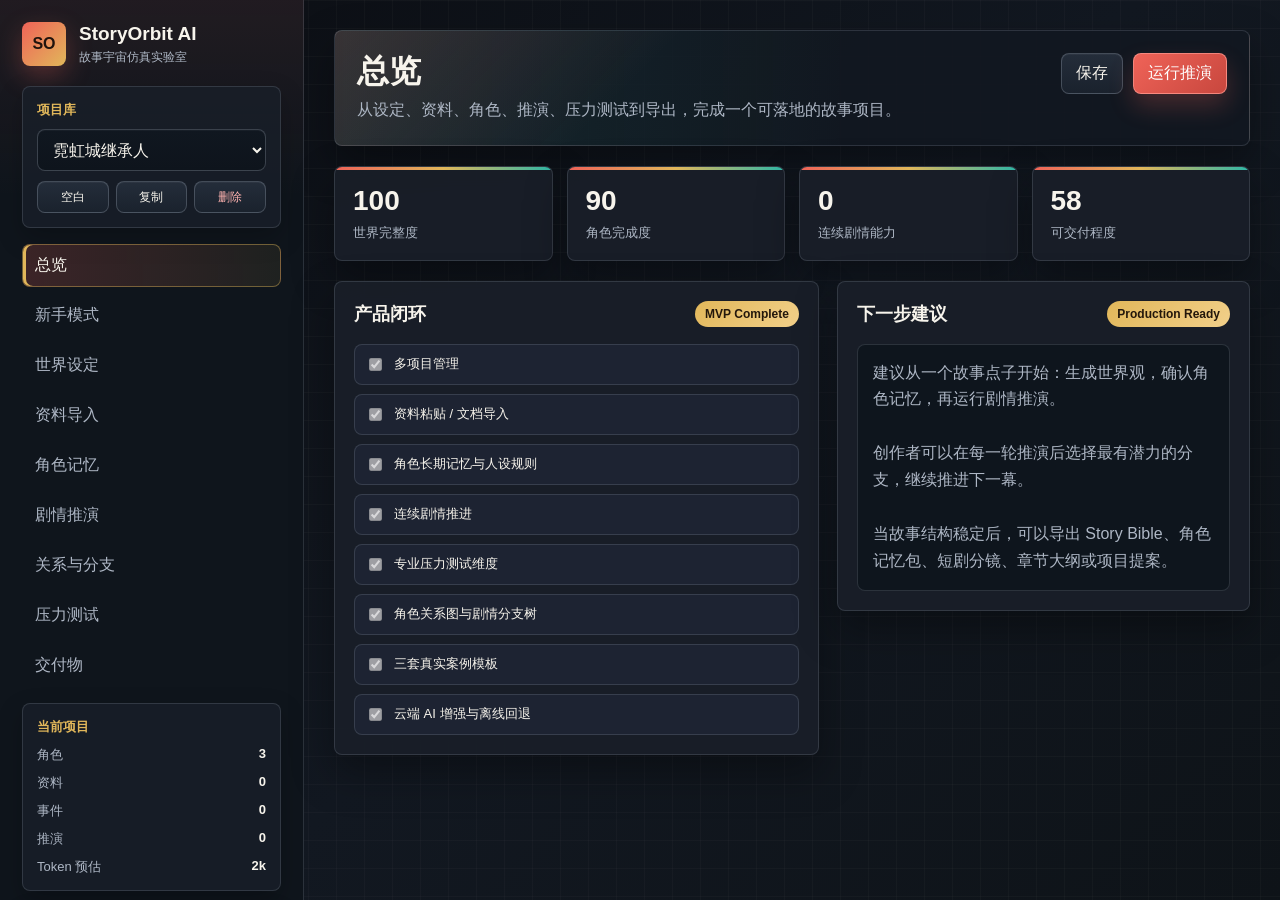
==== app/index.html @ b20fcd13 "Initial StoryOrbit AI release" ====
<!doctype html>
<html lang="zh-CN">
<head>
  <meta charset="utf-8">
  <meta name="viewport" content="width=device-width, initial-scale=1">
  <title>StoryOrbit AI Studio</title>
  <link rel="stylesheet" href="./styles.css">
</head>
<body>
  <div class="app-shell">
    <aside class="sidebar">
      <div class="brand">
        <div class="brand-mark">SO</div>
        <div>
          <strong>StoryOrbit AI</strong>
          <span>故事宇宙仿真实验室</span>
        </div>
      </div>

      <section class="side-panel">
        <div class="side-title">项目库</div>
        <select id="projectSelect"></select>
        <div class="side-actions">
          <button class="btn small" id="newBlankProject">空白</button>
          <button class="btn small" id="duplicateProject">复制</button>
          <button class="btn small danger" id="deleteProject">删除</button>
        </div>
      </section>

      <nav class="nav" aria-label="主导航">
        <button class="nav-item active" data-tab="dashboard">总览</button>
        <button class="nav-item" data-tab="starter">新手模式</button>
        <button class="nav-item" data-tab="world">世界设定</button>
        <button class="nav-item" data-tab="sources">资料导入</button>
        <button class="nav-item" data-tab="characters">角色记忆</button>
        <button class="nav-item" data-tab="simulation">剧情推演</button>
        <button class="nav-item" data-tab="visuals">关系与分支</button>
        <button class="nav-item" data-tab="stress">压力测试</button>
        <button class="nav-item" data-tab="outputs">交付物</button>
      </nav>

      <section class="side-panel">
        <div class="side-title">当前项目</div>
        <div class="mini-stat"><span>角色</span><strong id="statCharacters">0</strong></div>
        <div class="mini-stat"><span>资料</span><strong id="statSources">0</strong></div>
        <div class="mini-stat"><span>事件</span><strong id="statEvents">0</strong></div>
        <div class="mini-stat"><span>推演</span><strong id="statRuns">0</strong></div>
        <div class="mini-stat"><span>Token 预估</span><strong id="statTokens">0k</strong></div>
      </section>

      <section class="side-panel">
        <div class="side-title">AI 引擎</div>
        <div class="mini-stat"><span>生成模式</span><strong id="apiStatus">检测中</strong></div>
        <label class="api-toggle"><input type="checkbox" id="useQwenApi"> 使用云端 AI 增强</label>
        <button class="btn small" id="checkApi">检查 AI 状态</button>
      </section>

      <section class="side-panel">
        <div class="side-title">案例模板</div>
        <button class="template-btn" data-template="urban">都市短剧：霓虹城继承人</button>
        <button class="template-btn" data-template="fantasy">玄幻网文：烬海王座</button>
        <button class="template-btn" data-template="game">游戏任务线：灰港协议</button>
      </section>
    </aside>

    <main class="main">
      <header class="topbar">
        <div>
          <h1 id="pageTitle">总览</h1>
          <p id="pageSubtitle">从设定、资料、角色、推演、压力测试到导出，完成一个可落地的故事项目。</p>
        </div>
        <div class="top-actions">
          <button class="btn" id="saveProject">保存</button>
          <button class="btn primary" id="runSimulationTop">运行推演</button>
        </div>
      </header>

      <section class="progress-panel" id="progressPanel" hidden>
        <div class="progress-head">
          <strong id="progressTitle">任务运行中</strong>
          <span id="progressPercent">0%</span>
        </div>
        <div class="progress-track"><span id="progressBar"></span></div>
        <div class="progress-steps" id="progressSteps"></div>
      </section>

      <section class="tab-panel active" id="tab-dashboard">
        <div class="metric-grid">
          <article class="metric"><strong id="dashWorldScore">0</strong><span>世界完整度</span></article>
          <article class="metric"><strong id="dashCharacterScore">0</strong><span>角色完成度</span></article>
          <article class="metric"><strong id="dashContinuityScore">0</strong><span>连续剧情能力</span></article>
          <article class="metric"><strong id="dashExportScore">0</strong><span>可交付程度</span></article>
        </div>
        <div class="layout-two">
          <section class="panel">
            <header class="panel-head">
              <h2>产品闭环</h2>
              <span class="pill">MVP Complete</span>
            </header>
            <div class="checklist">
              <label><input type="checkbox" checked disabled> 多项目管理</label>
              <label><input type="checkbox" checked disabled> 资料粘贴 / 文档导入</label>
              <label><input type="checkbox" checked disabled> 角色长期记忆与人设规则</label>
              <label><input type="checkbox" checked disabled> 连续剧情推进</label>
              <label><input type="checkbox" checked disabled> 专业压力测试维度</label>
              <label><input type="checkbox" checked disabled> 角色关系图与剧情分支树</label>
              <label><input type="checkbox" checked disabled> 三套真实案例模板</label>
              <label><input type="checkbox" checked disabled> 云端 AI 增强与离线回退</label>
            </div>
          </section>
          <section class="panel">
            <header class="panel-head">
              <h2>下一步建议</h2>
              <span class="pill">Production Ready</span>
            </header>
            <div class="artifact" id="nextStepAdvice"></div>
          </section>
        </div>
      </section>

      <section class="tab-panel" id="tab-starter">
        <div class="layout-two">
          <section class="panel">
            <header class="panel-head">
              <h2>一句话生成故事宇宙</h2>
              <span class="pill">Beginner Mode</span>
            </header>
            <label>故事点子
              <textarea id="starterIdea" rows="6" placeholder="例如：一个失忆货运员发现自己能打开雾港所有封存仓库，但每打开一个仓库，就会有一个认识他的人被系统删除。"></textarea>
            </label>
            <div class="form-grid">
              <label>类型
                <select id="starterGenre">
                  <option>都市悬疑短剧</option>
                  <option>现代逆袭短剧</option>
                  <option>玄幻网文</option>
                  <option>科幻冒险</option>
                  <option>女性向情感</option>
                  <option>游戏任务线</option>
                </select>
              </label>
              <label>风格
                <select id="starterTone">
                  <option>紧张、反转、强钩子</option>
                  <option>热血、成长、爽感</option>
                  <option>克制、悬疑、压迫</option>
                  <option>轻喜、治愈、关系感</option>
                  <option>史诗、宏大、命运感</option>
                </select>
              </label>
              <label>目标受众
                <input id="starterAudience" placeholder="例如：18-30 岁短剧用户">
              </label>
              <label>角色数量
                <select id="starterCharacterCount">
                  <option value="3">3 个核心角色</option>
                  <option value="4">4 个主要角色</option>
                  <option value="5">5 个角色矩阵</option>
                </select>
              </label>
            </div>
            <div class="button-row">
              <button class="btn" id="starterLocal">本地快速生成</button>
              <button class="btn primary" id="starterGenerate">AI 生成故事宇宙</button>
            </div>
          </section>

          <section class="panel">
            <header class="panel-head">
              <h2>生成结果预览</h2>
              <span class="pill">Auto Fill</span>
            </header>
            <div class="artifact" id="starterPreview">输入一个故事点子后，系统会自动生成世界设定、角色卡、长期伏笔和第一幕事件，并填入当前项目。</div>
          </section>
        </div>
      </section>

      <section class="tab-panel" id="tab-world">
        <div class="layout-two">
          <section class="panel">
            <header class="panel-head">
              <h2>Story Bible</h2>
              <span class="pill">核心设定</span>
            </header>
            <div class="form-grid">
              <label>项目名称<input id="worldTitle" placeholder="例如：霓虹城继承人"></label>
              <label>类型
                <select id="worldGenre">
                  <option>都市悬疑短剧</option>
                  <option>现代逆袭短剧</option>
                  <option>玄幻网文</option>
                  <option>科幻冒险</option>
                  <option>女性向情感</option>
                  <option>游戏任务线</option>
                </select>
              </label>
              <label>目标受众<input id="worldAudience" placeholder="例如：18-30 岁短剧用户"></label>
              <label>情绪基调
                <select id="worldTone">
                  <option>紧张、反转、强钩子</option>
                  <option>热血、成长、爽感</option>
                  <option>克制、悬疑、压迫</option>
                  <option>轻喜、治愈、关系感</option>
                  <option>史诗、宏大、命运感</option>
                </select>
              </label>
            </div>
            <label>核心冲突<textarea id="worldConflict" rows="4"></textarea></label>
            <label>世界规则 / 禁忌设定<textarea id="worldRules" rows="5"></textarea></label>
            <label>长期伏笔<textarea id="worldForeshadowing" rows="4" placeholder="写下未来需要回收的伏笔、秘密、误导信息。"></textarea></label>
          </section>

          <section class="panel">
            <header class="panel-head">
              <h2>故事摘要</h2>
              <span class="pill">自动整理</span>
            </header>
            <div class="artifact" id="biblePreview"></div>
          </section>
        </div>
      </section>

      <section class="tab-panel" id="tab-sources">
        <div class="layout-two">
          <section class="panel">
            <header class="panel-head">
              <h2>资料导入</h2>
              <span class="pill">World Parser</span>
            </header>
            <label>资料标题<input id="sourceTitle" placeholder="例如：第一季大纲 / 人物小传 / 世界观设定"></label>
            <label>粘贴资料<textarea id="sourceText" rows="10" placeholder="支持粘贴设定、章节草稿、角色小传、任务文档。"></textarea></label>
            <label>导入本地 .txt / .md / .json 文件<input type="file" id="sourceFile" accept=".txt,.md,.json"></label>
            <div class="button-row">
              <button class="btn" id="parseSource">分析资料</button>
              <button class="btn primary" id="addSource">加入资料库</button>
            </div>
          </section>
          <section class="panel">
            <header class="panel-head">
              <h2>抽取结果</h2>
              <span class="pill">Heuristic</span>
            </header>
            <div class="artifact" id="sourceAnalysis"></div>
          </section>
        </div>
        <section class="panel full">
          <header class="panel-head">
            <h2>资料库</h2>
            <span class="pill" id="sourceCountPill">0 份资料</span>
          </header>
          <div class="cards" id="sourceList"></div>
        </section>
      </section>

      <section class="tab-panel" id="tab-characters">
        <div class="layout-two">
          <section class="panel">
            <header class="panel-head">
              <h2>创建角色</h2>
              <span class="pill">Character Memory</span>
            </header>
            <div class="form-grid">
              <label>名字<input id="characterName"></label>
              <label>定位
                <select id="characterRole">
                  <option>主角</option>
                  <option>反派</option>
                  <option>保护者</option>
                  <option>盟友</option>
                  <option>背叛者</option>
                  <option>导师</option>
                  <option>观众代理</option>
                </select>
              </label>
              <label>表层目标<input id="characterGoal"></label>
              <label>隐藏目标<input id="characterHidden"></label>
              <label>恐惧 / 弱点<input id="characterFear"></label>
              <label>说话风格
                <select id="characterSpeech">
                  <option>克制、短句、藏信息</option>
                  <option>强势、压迫、反问</option>
                  <option>温柔、回避、保护性表达</option>
                  <option>玩世不恭、讽刺、节奏快</option>
                  <option>理性、分析、像任务指令</option>
                  <option>古典、庄重、带宿命感</option>
                </select>
              </label>
            </div>
            <label>关系记忆<textarea id="characterRelations" rows="4"></textarea></label>
            <label>长期记忆<textarea id="characterMemory" rows="4" placeholder="角色记得哪些关键事件、承诺、创伤或秘密。"></textarea></label>
            <label>不可违反的人设规则<textarea id="characterHardRules" rows="3" placeholder="例如：绝不会主动伤害主角；不能说出真实身份。"></textarea></label>
            <div class="button-row">
              <button class="btn" id="clearCharacterForm">清空</button>
              <button class="btn primary" id="addCharacter">加入角色宇宙</button>
            </div>
          </section>
          <section class="panel">
            <header class="panel-head">
              <h2>角色矩阵</h2>
              <span class="pill" id="characterCountPill">0 个角色</span>
            </header>
            <div class="cards" id="characterList"></div>
          </section>
        </div>
      </section>

      <section class="tab-panel" id="tab-simulation">
        <div class="layout-two">
          <section class="panel">
            <header class="panel-head">
              <h2>剧情事件</h2>
              <span class="pill">Orbit Simulation</span>
            </header>
            <label>当前事件<textarea id="eventPrompt" rows="5"></textarea></label>
            <div class="sim-settings">
              <label>输出格式
                <select id="outputMode">
                  <option>短剧分镜</option>
                  <option>网文章节大纲</option>
                  <option>游戏任务链</option>
                </select>
              </label>
              <label>剧情强度<input type="range" id="intensity" min="1" max="5" value="4"></label>
            </div>
            <div>
              <div class="field-title">参与角色</div>
              <div class="check-grid" id="simulationCharacterChecks"></div>
            </div>
            <div class="button-row">
              <button class="btn" id="continueSelectedBranch">选择分支并推进下一幕</button>
              <button class="btn primary" id="runSimulation">运行剧情推演</button>
            </div>
          </section>
          <section class="panel">
            <header class="panel-head">
              <h2>角色反应</h2>
              <span class="pill">多角色</span>
            </header>
            <div class="cards" id="reactionList"></div>
          </section>
        </div>
        <section class="panel full">
          <header class="panel-head">
            <h2>剧情分支</h2>
            <span class="pill">点击选择路线</span>
          </header>
          <div class="branch-grid" id="branchList"></div>
        </section>
      </section>

      <section class="tab-panel" id="tab-visuals">
        <div class="layout-two">
          <section class="panel">
            <header class="panel-head">
              <h2>角色关系图</h2>
              <span class="pill">Network</span>
            </header>
            <div class="graph" id="relationshipGraph"></div>
          </section>
          <section class="panel">
            <header class="panel-head">
              <h2>剧情分支树</h2>
              <span class="pill">Branch Tree</span>
            </header>
            <div class="tree" id="branchTree"></div>
          </section>
        </div>
      </section>

      <section class="tab-panel" id="tab-stress">
        <div class="layout-two">
          <section class="panel">
            <header class="panel-head">
              <h2>专业压力测试</h2>
              <span class="pill">10 维评审</span>
            </header>
            <div id="stressReport" class="stress-list"></div>
          </section>
          <section class="panel">
            <header class="panel-head">
              <h2>修改建议</h2>
              <span class="pill">Reviewer</span>
            </header>
            <div class="artifact" id="revisionAdvice"></div>
          </section>
        </div>
      </section>

      <section class="tab-panel" id="tab-outputs">
        <div class="layout-two">
          <section class="panel">
            <header class="panel-head">
              <h2>交付物生成</h2>
              <span class="pill">Export</span>
            </header>
            <div class="button-row wrap">
              <button class="btn" data-output="bible">Story Bible</button>
              <button class="btn" data-output="memory">角色记忆包</button>
              <button class="btn" data-output="script">短剧分镜</button>
              <button class="btn" data-output="outline">连载大纲</button>
              <button class="btn" data-output="game">游戏任务链</button>
              <button class="btn" data-output="pitch">项目提案</button>
              <button class="btn primary" id="downloadMarkdown">导出 Markdown</button>
            </div>
            <textarea id="outputText" rows="20" spellcheck="false"></textarea>
          </section>
          <section class="panel">
            <header class="panel-head">
              <h2>交付说明</h2>
              <span class="pill">Export Ready</span>
            </header>
            <div class="artifact">
你可以将当前故事项目导出为：

1. Story Bible：用于统一世界观、规则和长期伏笔。
2. 角色记忆包：用于维护角色目标、秘密、关系和不可违反的人设。
3. 剧情分镜 / 章节大纲 / 游戏任务链：用于进入实际创作。
4. 项目提案：用于和团队、客户或合作方沟通故事卖点。
            </div>
          </section>
        </div>
      </section>
    </main>
  </div>

  <div class="toast" id="toast" role="status" aria-live="polite"></div>
  <script src="./config.js"></script>
  <script src="./app.js"></script>
</body>
</html>
---- app/styles.css ----
:root {
  --bg: #0b0d12;
  --bg-2: #10141b;
  --sidebar: #0f151c;
  --panel: rgba(25, 31, 41, 0.92);
  --panel-strong: #1d2530;
  --panel-soft: #141b24;
  --ink: #f7f4ec;
  --muted: #aeb7c5;
  --faint: #778396;
  --line: rgba(174, 183, 197, 0.18);
  --line-2: rgba(174, 183, 197, 0.28);
  --coral: #ef6358;
  --amber: #e1b75a;
  --teal: #2fb7a6;
  --blue: #6397f2;
  --green: #56c487;
  --input: #0f151d;
  --shadow: 0 18px 42px rgba(0, 0, 0, 0.34);
  --shadow-soft: 0 10px 26px rgba(0, 0, 0, 0.22);
  font-family: "Inter", "Segoe UI", "Microsoft YaHei", Arial, sans-serif;
}

* {
  box-sizing: border-box;
}

* {
  min-width: 0;
}

[hidden] {
  display: none !important;
}

html,
body {
  min-height: 100%;
}

body {
  margin: 0;
  background:
    linear-gradient(rgba(255, 255, 255, 0.025) 1px, transparent 1px),
    linear-gradient(90deg, rgba(255, 255, 255, 0.025) 1px, transparent 1px),
    linear-gradient(135deg, #0b0d12 0%, #121821 52%, #0e1318 100%);
  background-size: 28px 28px, 28px 28px, auto;
  color: var(--ink);
}

button,
input,
select,
textarea {
  font: inherit;
}

button {
  user-select: none;
}

.app-shell {
  min-height: 100vh;
  display: grid;
  grid-template-columns: 304px minmax(0, 1fr);
}

.sidebar {
  position: sticky;
  top: 0;
  height: 100vh;
  padding: 22px;
  background:
    linear-gradient(180deg, rgba(239, 99, 88, 0.08), transparent 22%),
    var(--sidebar);
  border-right: 1px solid var(--line);
  display: flex;
  flex-direction: column;
  gap: 16px;
  overflow: auto;
}

.brand {
  display: flex;
  gap: 13px;
  align-items: center;
  padding-bottom: 4px;
}

.brand-mark {
  width: 44px;
  height: 44px;
  border-radius: 8px;
  display: grid;
  place-items: center;
  color: #20130d;
  font-weight: 900;
  background: linear-gradient(135deg, var(--coral), var(--amber));
  box-shadow: 0 10px 26px rgba(239, 99, 88, 0.28);
}

.brand strong {
  display: block;
  font-size: 19px;
  letter-spacing: 0;
}

.brand span {
  display: block;
  color: var(--muted);
  font-size: 12px;
  margin-top: 4px;
}

.nav {
  display: grid;
  gap: 7px;
}

.nav-item,
.template-btn {
  width: 100%;
  border: 1px solid transparent;
  border-radius: 8px;
  background: transparent;
  color: var(--muted);
  text-align: left;
  padding: 10px 12px;
  cursor: pointer;
  transition: background 0.15s ease, border-color 0.15s ease, color 0.15s ease, transform 0.15s ease;
}

.nav-item:hover,
.template-btn:hover {
  background: rgba(255, 255, 255, 0.055);
  border-color: var(--line);
  color: var(--ink);
}

.nav-item.active {
  background: linear-gradient(90deg, rgba(239, 99, 88, 0.2), rgba(225, 183, 90, 0.08));
  border-color: rgba(225, 183, 90, 0.42);
  color: var(--ink);
  box-shadow: inset 3px 0 0 var(--amber);
}

.side-panel {
  border: 1px solid var(--line);
  border-radius: 8px;
  background: rgba(25, 31, 41, 0.78);
  padding: 14px;
  display: grid;
  gap: 10px;
  box-shadow: var(--shadow-soft);
}

.side-title {
  color: var(--amber);
  font-weight: 760;
  font-size: 13px;
}

.mini-stat {
  display: flex;
  justify-content: space-between;
  color: var(--muted);
  font-size: 13px;
}

.mini-stat strong {
  color: var(--ink);
  font-variant-numeric: tabular-nums;
}

.api-toggle {
  display: flex;
  align-items: center;
  gap: 8px;
  color: var(--ink);
  font-size: 13px;
}

.side-actions {
  display: grid;
  grid-template-columns: repeat(3, 1fr);
  gap: 7px;
}

.main {
  min-width: 0;
  padding: 30px;
  display: grid;
  gap: 20px;
  align-content: start;
}

.topbar {
  min-height: 96px;
  display: flex;
  align-items: flex-start;
  justify-content: space-between;
  gap: 18px;
  padding: 22px;
  border: 1px solid var(--line);
  border-radius: 8px;
  background:
    linear-gradient(135deg, rgba(239, 99, 88, 0.16), transparent 34%),
    linear-gradient(90deg, rgba(47, 183, 166, 0.12), transparent 56%),
    rgba(18, 24, 33, 0.9);
  box-shadow: var(--shadow);
}

.progress-panel {
  border: 1px solid rgba(225, 183, 90, 0.34);
  border-radius: 8px;
  background: rgba(18, 24, 33, 0.96);
  box-shadow: var(--shadow-soft);
  padding: 15px;
  display: grid;
  gap: 11px;
}

.progress-head {
  display: flex;
  align-items: center;
  justify-content: space-between;
  gap: 12px;
}

.progress-head span {
  color: var(--amber);
  font-weight: 760;
  font-variant-numeric: tabular-nums;
}

.progress-track {
  height: 10px;
  border-radius: 999px;
  background: #293240;
  overflow: hidden;
}

.progress-track span {
  display: block;
  width: 0%;
  height: 100%;
  background: linear-gradient(90deg, var(--coral), var(--amber), var(--teal));
  transition: width 0.28s ease;
}

.progress-steps {
  display: grid;
  grid-template-columns: repeat(4, minmax(0, 1fr));
  gap: 8px;
}

.progress-step {
  border: 1px solid var(--line);
  border-radius: 8px;
  background: rgba(32, 40, 56, 0.55);
  color: var(--muted);
  padding: 8px 10px;
  font-size: 12px;
}

.progress-step.active {
  color: var(--ink);
  border-color: rgba(225, 183, 90, 0.72);
}

.progress-step.done {
  color: var(--green);
  border-color: rgba(86, 196, 135, 0.46);
}

h1,
h2,
h3,
p {
  margin: 0;
}

h1 {
  font-size: 32px;
  line-height: 1.15;
  letter-spacing: 0;
}

h2 {
  font-size: 18px;
  letter-spacing: 0;
}

h3 {
  font-size: 16px;
}

#pageSubtitle {
  color: var(--muted);
  margin-top: 8px;
  line-height: 1.55;
  max-width: 780px;
}

.top-actions,
.button-row {
  display: flex;
  gap: 10px;
  justify-content: flex-end;
  align-items: center;
}

.button-row.wrap {
  flex-wrap: wrap;
  justify-content: flex-start;
}

.btn {
  min-height: 40px;
  border-radius: 8px;
  border: 1px solid var(--line-2);
  background: linear-gradient(180deg, #242d3a, #1a222d);
  color: var(--ink);
  padding: 9px 14px;
  cursor: pointer;
  box-shadow: 0 1px 0 rgba(255, 255, 255, 0.04) inset;
  transition: transform 0.15s ease, border-color 0.15s ease, background 0.15s ease;
}

.btn.small {
  min-height: 32px;
  padding: 6px 8px;
  font-size: 12px;
}

.btn:hover {
  border-color: rgba(225, 183, 90, 0.7);
  transform: translateY(-1px);
}

.btn.primary {
  background: linear-gradient(135deg, var(--coral), #c8473e);
  border-color: rgba(255, 154, 144, 0.72);
  color: white;
  box-shadow: 0 12px 24px rgba(239, 99, 88, 0.24);
}

.btn.danger,
.danger {
  color: #ffb3b0;
}

.tab-panel {
  display: none;
}

.tab-panel.active {
  display: grid;
  gap: 20px;
}

.layout-two {
  display: grid;
  grid-template-columns: minmax(0, 1.08fr) minmax(0, 0.92fr);
  gap: 18px;
  align-items: start;
}

.metric-grid {
  display: grid;
  grid-template-columns: repeat(4, minmax(0, 1fr));
  gap: 14px;
}

.metric,
.panel {
  background: var(--panel);
  border: 1px solid var(--line);
  border-radius: 8px;
  box-shadow: var(--shadow);
  backdrop-filter: blur(14px);
}

.metric {
  padding: 18px;
  display: grid;
  gap: 7px;
  position: relative;
  overflow: hidden;
}

.metric::before {
  content: "";
  position: absolute;
  inset: 0 0 auto 0;
  height: 3px;
  background: linear-gradient(90deg, var(--coral), var(--amber), var(--teal));
}

.metric strong {
  font-size: 28px;
  font-variant-numeric: tabular-nums;
}

.metric span {
  color: var(--muted);
  font-size: 13px;
}

.panel {
  min-width: 0;
  padding: 19px;
  display: grid;
  gap: 15px;
}

.panel.full {
  width: 100%;
}

.panel-head {
  display: flex;
  align-items: center;
  justify-content: space-between;
  gap: 12px;
  padding-bottom: 2px;
}

.pill {
  display: inline-flex;
  align-items: center;
  min-height: 26px;
  padding: 4px 10px;
  border-radius: 999px;
  color: #23170b;
  background: linear-gradient(135deg, var(--amber), #f2d08a);
  font-size: 12px;
  font-weight: 760;
  max-width: min(100%, 720px);
  white-space: normal;
  overflow-wrap: anywhere;
  line-height: 1.35;
  text-align: left;
}

.form-grid {
  display: grid;
  grid-template-columns: repeat(2, minmax(0, 1fr));
  gap: 13px;
}

label,
.field-title {
  display: grid;
  gap: 7px;
  color: var(--muted);
  font-size: 13px;
}

input,
select,
textarea {
  width: 100%;
  border-radius: 8px;
  border: 1px solid var(--line-2);
  background: linear-gradient(180deg, #101720, #0e141c);
  color: var(--ink);
  padding: 10px 11px;
  min-height: 42px;
  box-shadow: inset 0 1px 0 rgba(255, 255, 255, 0.035);
}

select {
  color-scheme: dark;
  appearance: auto;
}

option,
optgroup {
  background: #101720;
  color: #f7f4ec;
}

textarea {
  resize: vertical;
  line-height: 1.62;
}

input[type="range"],
input[type="checkbox"] {
  width: auto;
  min-height: auto;
}

input:focus,
select:focus,
textarea:focus {
  outline: 2px solid rgba(225, 183, 90, 0.24);
  border-color: rgba(225, 183, 90, 0.78);
}

.artifact {
  min-height: 190px;
  background: rgba(15, 21, 29, 0.92);
  border: 1px solid var(--line);
  border-radius: 8px;
  padding: 15px;
  color: var(--muted);
  line-height: 1.68;
  white-space: pre-wrap;
}

.cards {
  display: grid;
  gap: 11px;
}

.card,
.branch-card {
  min-width: 0;
  background: linear-gradient(180deg, rgba(32, 40, 56, 0.96), rgba(21, 28, 38, 0.96));
  border: 1px solid var(--line);
  border-radius: 8px;
  padding: 15px;
  display: grid;
  gap: 10px;
  transition: border-color 0.15s ease, transform 0.15s ease;
}

.card:hover,
.branch-card:hover {
  border-color: rgba(47, 183, 166, 0.48);
}

.card-head,
.branch-score {
  display: flex;
  justify-content: space-between;
  align-items: flex-start;
  gap: 10px;
  flex-wrap: wrap;
}

.card-head h3,
.branch-score span {
  min-width: 0;
  overflow-wrap: anywhere;
  word-break: break-word;
}

.card p,
.card li,
.branch-card p,
.tree-node p {
  color: var(--muted);
  line-height: 1.58;
  font-size: 13px;
  overflow-wrap: anywhere;
  word-break: break-word;
}

.card ul {
  margin: 0;
  padding-left: 18px;
}

.card-actions {
  display: flex;
  justify-content: flex-end;
  gap: 8px;
  flex-wrap: wrap;
  min-width: 0;
}

#characterList .card {
  overflow: hidden;
}

#characterList .card .pill {
  flex: 1 1 280px;
}

#characterList .card h3 {
  flex: 0 1 260px;
}

#characterList .card ul {
  max-width: 100%;
}

#characterList .card li {
  max-width: 100%;
}

.sim-settings {
  display: grid;
  grid-template-columns: minmax(0, 1fr) minmax(180px, 0.7fr);
  gap: 13px;
}

.check-grid {
  display: grid;
  grid-template-columns: repeat(2, minmax(0, 1fr));
  gap: 9px;
}

.check-item,
.checklist label {
  display: flex;
  align-items: center;
  gap: 9px;
  border: 1px solid var(--line);
  border-radius: 8px;
  background: rgba(32, 40, 56, 0.72);
  padding: 10px;
  color: var(--ink);
}

.checklist {
  display: grid;
  gap: 9px;
}

.branch-grid {
  display: grid;
  grid-template-columns: repeat(3, minmax(0, 1fr));
  gap: 13px;
}

.branch-card {
  background: rgba(15, 21, 29, 0.94);
  cursor: pointer;
}

.branch-card.selected {
  border-color: rgba(225, 183, 90, 0.9);
  box-shadow: 0 0 0 1px rgba(225, 183, 90, 0.18), var(--shadow-soft);
}

.branch-score {
  color: var(--amber);
  font-weight: 760;
  font-size: 13px;
}

.stress-list {
  display: grid;
  gap: 12px;
}

.stress-row {
  display: grid;
  grid-template-columns: 128px minmax(0, 1fr) 42px;
  gap: 12px;
  align-items: center;
  color: var(--muted);
  font-size: 13px;
}

.stress-row strong {
  color: var(--ink);
  font-variant-numeric: tabular-nums;
}

.meter {
  height: 10px;
  border-radius: 999px;
  background: #293240;
  overflow: hidden;
}

.meter span {
  display: block;
  height: 100%;
  background: linear-gradient(90deg, var(--teal), var(--green));
}

.meter.warn span {
  background: linear-gradient(90deg, var(--coral), var(--amber));
}

.graph {
  min-height: 430px;
  position: relative;
  overflow: hidden;
  border: 1px solid var(--line);
  border-radius: 8px;
  background:
    linear-gradient(rgba(255, 255, 255, 0.035) 1px, transparent 1px),
    linear-gradient(90deg, rgba(255, 255, 255, 0.035) 1px, transparent 1px),
    #0f151d;
  background-size: 34px 34px, 34px 34px, auto;
}

.graph-line {
  position: absolute;
  height: 2px;
  background: rgba(225, 183, 90, 0.58);
  transform-origin: left center;
}

.graph-node {
  position: absolute;
  width: 120px;
  min-height: 76px;
  margin-left: -60px;
  margin-top: -38px;
  border: 1px solid rgba(47, 183, 166, 0.36);
  border-radius: 8px;
  background: linear-gradient(180deg, #202838, #151c26);
  padding: 10px;
  text-align: center;
  display: grid;
  align-content: center;
  gap: 5px;
  box-shadow: var(--shadow-soft);
}

.graph-node strong {
  font-size: 14px;
}

.graph-node span {
  color: var(--muted);
  font-size: 12px;
}

.tree {
  display: grid;
  gap: 10px;
}

.tree-node {
  border-left: 3px solid var(--amber);
  background: rgba(15, 21, 29, 0.94);
  border-radius: 8px;
  padding: 13px;
  display: grid;
  gap: 6px;
}

.tree-node.child {
  margin-left: 22px;
  border-left-color: var(--teal);
}

.tree-node.grandchild {
  margin-left: 44px;
  border-left-color: var(--green);
}

.empty {
  color: var(--muted);
  border: 1px dashed var(--line-2);
  border-radius: 8px;
  padding: 18px;
  line-height: 1.55;
  background: rgba(15, 21, 29, 0.44);
}

.toast {
  position: fixed;
  right: 18px;
  bottom: 18px;
  background: var(--panel-strong);
  color: var(--ink);
  border: 1px solid var(--line-2);
  border-radius: 8px;
  padding: 12px 14px;
  opacity: 0;
  transform: translateY(10px);
  pointer-events: none;
  transition: opacity 0.18s ease, transform 0.18s ease;
  box-shadow: var(--shadow);
}

.toast.show {
  opacity: 1;
  transform: translateY(0);
}

@media (max-width: 1180px) {
  .app-shell {
    grid-template-columns: 1fr;
  }

  .sidebar {
    position: static;
    height: auto;
  }

  .layout-two,
  .branch-grid,
  .metric-grid {
    grid-template-columns: 1fr;
  }
}

@media (max-width: 760px) {
  .main {
    padding: 18px;
  }

  .topbar,
  .top-actions {
    display: grid;
    justify-content: stretch;
  }

  .form-grid,
  .sim-settings,
  .check-grid,
  .progress-steps {
    grid-template-columns: 1fr;
  }

  h1 {
    font-size: 26px;
  }
}
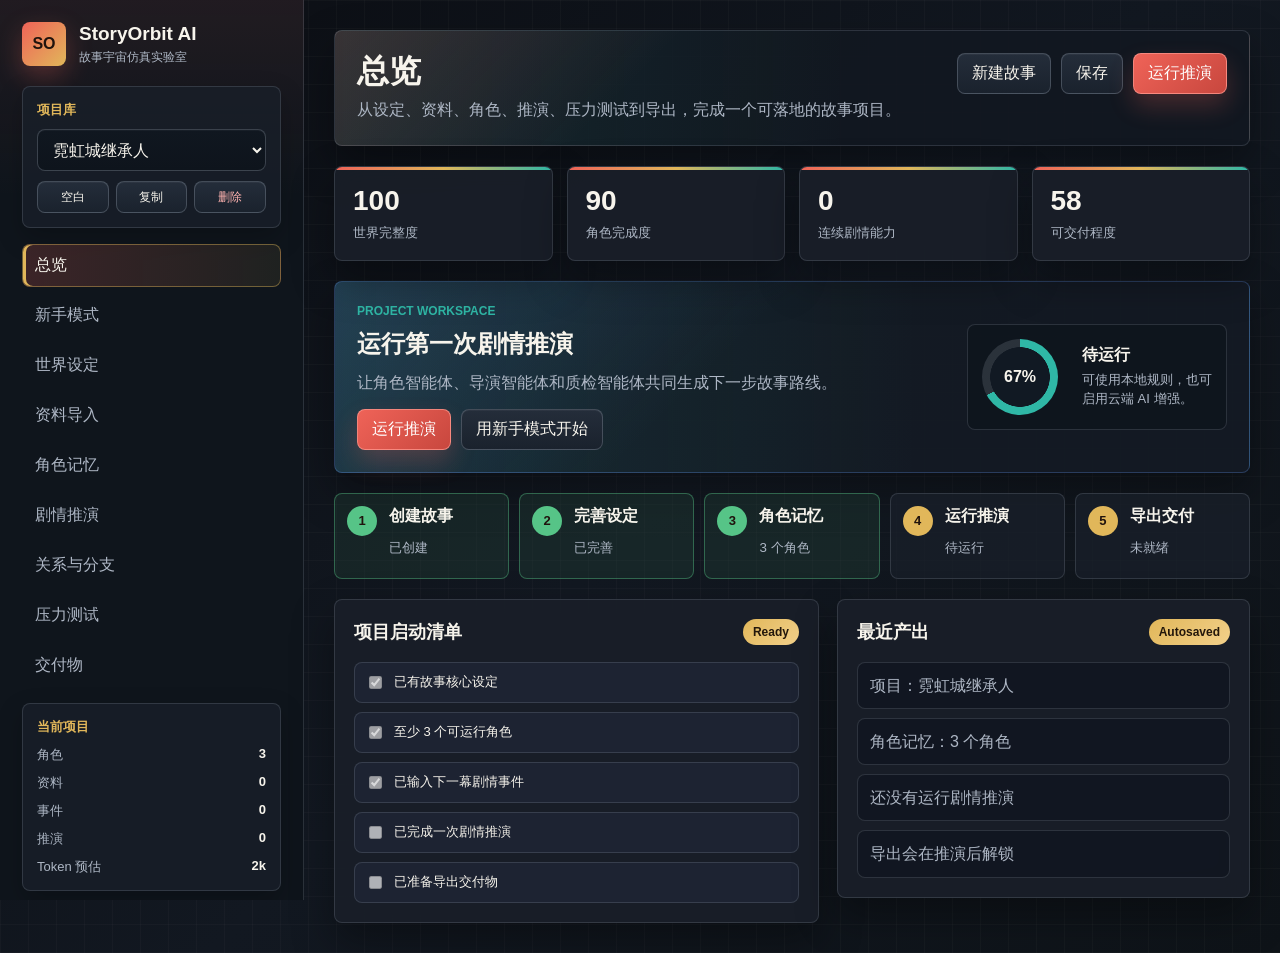
==== commit 19d834b2: "Add SaaS-style project workflow" ====
--- a/app/index.html
+++ b/app/index.html
@@ -51,7 +51,7 @@
       <section class="side-panel">
         <div class="side-title">AI 引擎</div>
         <div class="mini-stat"><span>生成模式</span><strong id="apiStatus">检测中</strong></div>
-        <label class="api-toggle"><input type="checkbox" id="useQwenApi"> 使用云端 AI 增强</label>
+        <label class="api-toggle"><input type="checkbox" id="useCloudAi"> 使用云端 AI 增强</label>
         <button class="btn small" id="checkApi">检查 AI 状态</button>
       </section>
 
@@ -70,6 +70,7 @@
           <p id="pageSubtitle">从设定、资料、角色、推演、压力测试到导出，完成一个可落地的故事项目。</p>
         </div>
         <div class="top-actions">
+          <button class="btn" id="openStarterTop">新建故事</button>
           <button class="btn" id="saveProject">保存</button>
           <button class="btn primary" id="runSimulationTop">运行推演</button>
         </div>
@@ -91,29 +92,54 @@
           <article class="metric"><strong id="dashContinuityScore">0</strong><span>连续剧情能力</span></article>
           <article class="metric"><strong id="dashExportScore">0</strong><span>可交付程度</span></article>
         </div>
-        <div class="layout-two">
-          <section class="panel">
-            <header class="panel-head">
-              <h2>产品闭环</h2>
-              <span class="pill">MVP Complete</span>
-            </header>
-            <div class="checklist">
-              <label><input type="checkbox" checked disabled> 多项目管理</label>
-              <label><input type="checkbox" checked disabled> 资料粘贴 / 文档导入</label>
-              <label><input type="checkbox" checked disabled> 角色长期记忆与人设规则</label>
-              <label><input type="checkbox" checked disabled> 连续剧情推进</label>
-              <label><input type="checkbox" checked disabled> 专业压力测试维度</label>
-              <label><input type="checkbox" checked disabled> 角色关系图与剧情分支树</label>
-              <label><input type="checkbox" checked disabled> 三套真实案例模板</label>
-              <label><input type="checkbox" checked disabled> 云端 AI 增强与离线回退</label>
-            </div>
-          </section>
-          <section class="panel">
-            <header class="panel-head">
-              <h2>下一步建议</h2>
-              <span class="pill">Production Ready</span>
-            </header>
-            <div class="artifact" id="nextStepAdvice"></div>
+
+        <section class="command-center">
+          <div class="command-main">
+            <span class="eyebrow">Project Workspace</span>
+            <h2 id="projectHealthTitle">准备创建故事项目</h2>
+            <p id="projectHealthSummary">从一个故事点子开始，逐步完成世界观、角色、推演和导出。</p>
+            <div class="command-actions">
+              <button class="btn primary" id="primaryWorkflowAction">开始下一步</button>
+              <button class="btn" id="secondaryWorkflowAction">查看交付物</button>
+            </div>
+          </div>
+          <div class="health-card">
+            <div class="health-ring" id="projectHealthScore">0%</div>
+            <div>
+              <strong id="projectStageLabel">初始化</strong>
+              <span id="projectStageHint">完成关键步骤后即可导出。</span>
+            </div>
+          </div>
+        </section>
+
+        <section class="workflow-strip" aria-label="项目流程">
+          <button class="workflow-step" data-flow-tab="starter"><strong>1</strong><span>创建故事</span><small id="flowStarter">未开始</small></button>
+          <button class="workflow-step" data-flow-tab="world"><strong>2</strong><span>完善设定</span><small id="flowWorld">未开始</small></button>
+          <button class="workflow-step" data-flow-tab="characters"><strong>3</strong><span>角色记忆</span><small id="flowCharacters">未开始</small></button>
+          <button class="workflow-step" data-flow-tab="simulation"><strong>4</strong><span>运行推演</span><small id="flowSimulation">未开始</small></button>
+          <button class="workflow-step" data-flow-tab="outputs"><strong>5</strong><span>导出交付</span><small id="flowOutputs">未开始</small></button>
+        </section>
+
+        <div class="layout-two">
+          <section class="panel">
+            <header class="panel-head">
+              <h2>项目启动清单</h2>
+              <span class="pill" id="launchReadinessPill">Draft</span>
+            </header>
+            <div class="checklist product-checklist">
+              <label><input type="checkbox" id="checkStory" disabled> 已有故事核心设定</label>
+              <label><input type="checkbox" id="checkCharacters" disabled> 至少 3 个可运行角色</label>
+              <label><input type="checkbox" id="checkEvent" disabled> 已输入下一幕剧情事件</label>
+              <label><input type="checkbox" id="checkRun" disabled> 已完成一次剧情推演</label>
+              <label><input type="checkbox" id="checkExport" disabled> 已准备导出交付物</label>
+            </div>
+          </section>
+          <section class="panel">
+            <header class="panel-head">
+              <h2>最近产出</h2>
+              <span class="pill">Autosaved</span>
+            </header>
+            <div class="activity-list" id="recentActivity"></div>
           </section>
         </div>
       </section>
@@ -372,7 +398,7 @@
           <section class="panel">
             <header class="panel-head">
               <h2>专业压力测试</h2>
-              <span class="pill">10 维评审</span>
+              <span class="pill">10 维质检</span>
             </header>
             <div id="stressReport" class="stress-list"></div>
           </section>
--- a/app/styles.css
+++ b/app/styles.css
@@ -407,6 +407,170 @@
   font-size: 13px;
 }
 
+.command-center {
+  border: 1px solid rgba(99, 151, 242, 0.28);
+  border-radius: 8px;
+  background:
+    linear-gradient(135deg, rgba(99, 151, 242, 0.16), transparent 42%),
+    linear-gradient(90deg, rgba(47, 183, 166, 0.14), transparent 64%),
+    rgba(20, 27, 36, 0.96);
+  box-shadow: var(--shadow);
+  padding: 22px;
+  display: grid;
+  grid-template-columns: minmax(0, 1fr) minmax(260px, 0.34fr);
+  gap: 18px;
+  align-items: center;
+}
+
+.command-main {
+  display: grid;
+  gap: 10px;
+}
+
+.eyebrow {
+  color: var(--teal);
+  font-size: 12px;
+  font-weight: 800;
+  text-transform: uppercase;
+  letter-spacing: 0;
+}
+
+.command-main h2 {
+  font-size: 24px;
+}
+
+.command-main p {
+  color: var(--muted);
+  line-height: 1.58;
+  max-width: 760px;
+}
+
+.command-actions {
+  display: flex;
+  gap: 10px;
+  flex-wrap: wrap;
+  margin-top: 4px;
+}
+
+.health-card {
+  border: 1px solid var(--line);
+  border-radius: 8px;
+  background: rgba(14, 20, 28, 0.64);
+  padding: 14px;
+  display: grid;
+  grid-template-columns: 86px minmax(0, 1fr);
+  gap: 14px;
+  align-items: center;
+}
+
+.health-ring {
+  width: 76px;
+  height: 76px;
+  border-radius: 50%;
+  display: grid;
+  place-items: center;
+  color: var(--ink);
+  font-weight: 900;
+  font-variant-numeric: tabular-nums;
+  background:
+    radial-gradient(circle at center, #111923 55%, transparent 56%),
+    conic-gradient(var(--teal) var(--health, 0%), rgba(174, 183, 197, 0.18) 0);
+}
+
+.health-card strong {
+  display: block;
+  font-size: 16px;
+}
+
+.health-card span {
+  display: block;
+  color: var(--muted);
+  margin-top: 5px;
+  line-height: 1.45;
+  font-size: 13px;
+}
+
+.workflow-strip {
+  display: grid;
+  grid-template-columns: repeat(5, minmax(0, 1fr));
+  gap: 10px;
+}
+
+.workflow-step {
+  min-height: 86px;
+  border: 1px solid var(--line);
+  border-radius: 8px;
+  background: rgba(25, 31, 41, 0.78);
+  color: var(--ink);
+  text-align: left;
+  padding: 12px;
+  display: grid;
+  grid-template-columns: 32px minmax(0, 1fr);
+  grid-template-areas:
+    "num title"
+    "num meta";
+  gap: 4px 10px;
+  cursor: pointer;
+  transition: transform 0.15s ease, border-color 0.15s ease, background 0.15s ease;
+}
+
+.workflow-step:hover {
+  transform: translateY(-1px);
+  border-color: rgba(225, 183, 90, 0.62);
+}
+
+.workflow-step strong {
+  grid-area: num;
+  width: 30px;
+  height: 30px;
+  border-radius: 50%;
+  display: grid;
+  place-items: center;
+  color: #20130d;
+  background: var(--amber);
+  font-size: 13px;
+}
+
+.workflow-step span {
+  grid-area: title;
+  font-weight: 760;
+}
+
+.workflow-step small {
+  grid-area: meta;
+  color: var(--muted);
+}
+
+.workflow-step.done {
+  border-color: rgba(86, 196, 135, 0.42);
+  background: rgba(35, 67, 58, 0.34);
+}
+
+.workflow-step.done strong {
+  background: var(--green);
+}
+
+.product-checklist label {
+  display: flex;
+  grid-template-columns: none;
+  align-items: center;
+  gap: 10px;
+}
+
+.activity-list {
+  display: grid;
+  gap: 9px;
+}
+
+.activity-item {
+  border: 1px solid var(--line);
+  border-radius: 8px;
+  background: rgba(14, 20, 28, 0.54);
+  color: var(--muted);
+  padding: 11px 12px;
+  line-height: 1.45;
+}
+
 .panel {
   min-width: 0;
   padding: 19px;
@@ -789,9 +953,11 @@
     height: auto;
   }
 
+  .command-center,
   .layout-two,
   .branch-grid,
-  .metric-grid {
+  .metric-grid,
+  .workflow-strip {
     grid-template-columns: 1fr;
   }
 }
@@ -810,8 +976,13 @@
   .form-grid,
   .sim-settings,
   .check-grid,
-  .progress-steps {
+  .progress-steps,
+  .health-card {
     grid-template-columns: 1fr;
+  }
+
+  .workflow-step {
+    min-height: 72px;
   }
 
   h1 {
